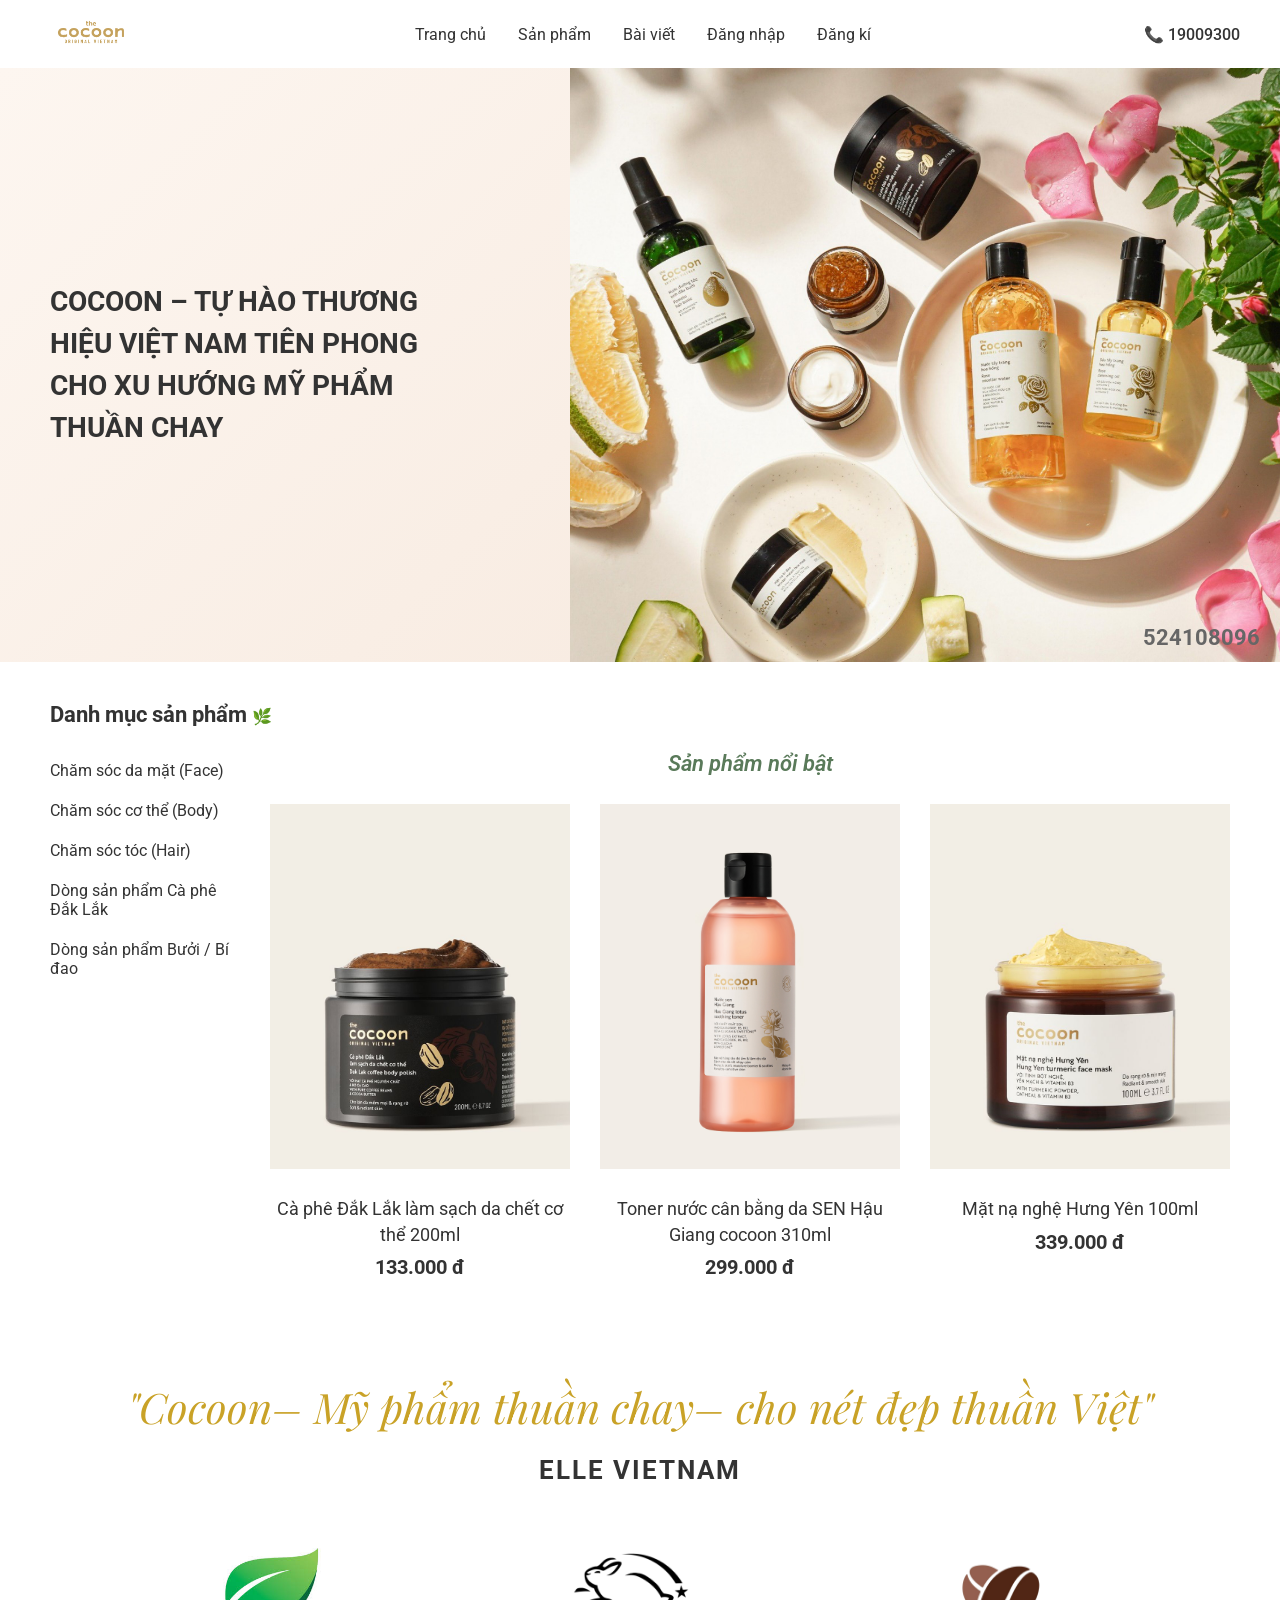
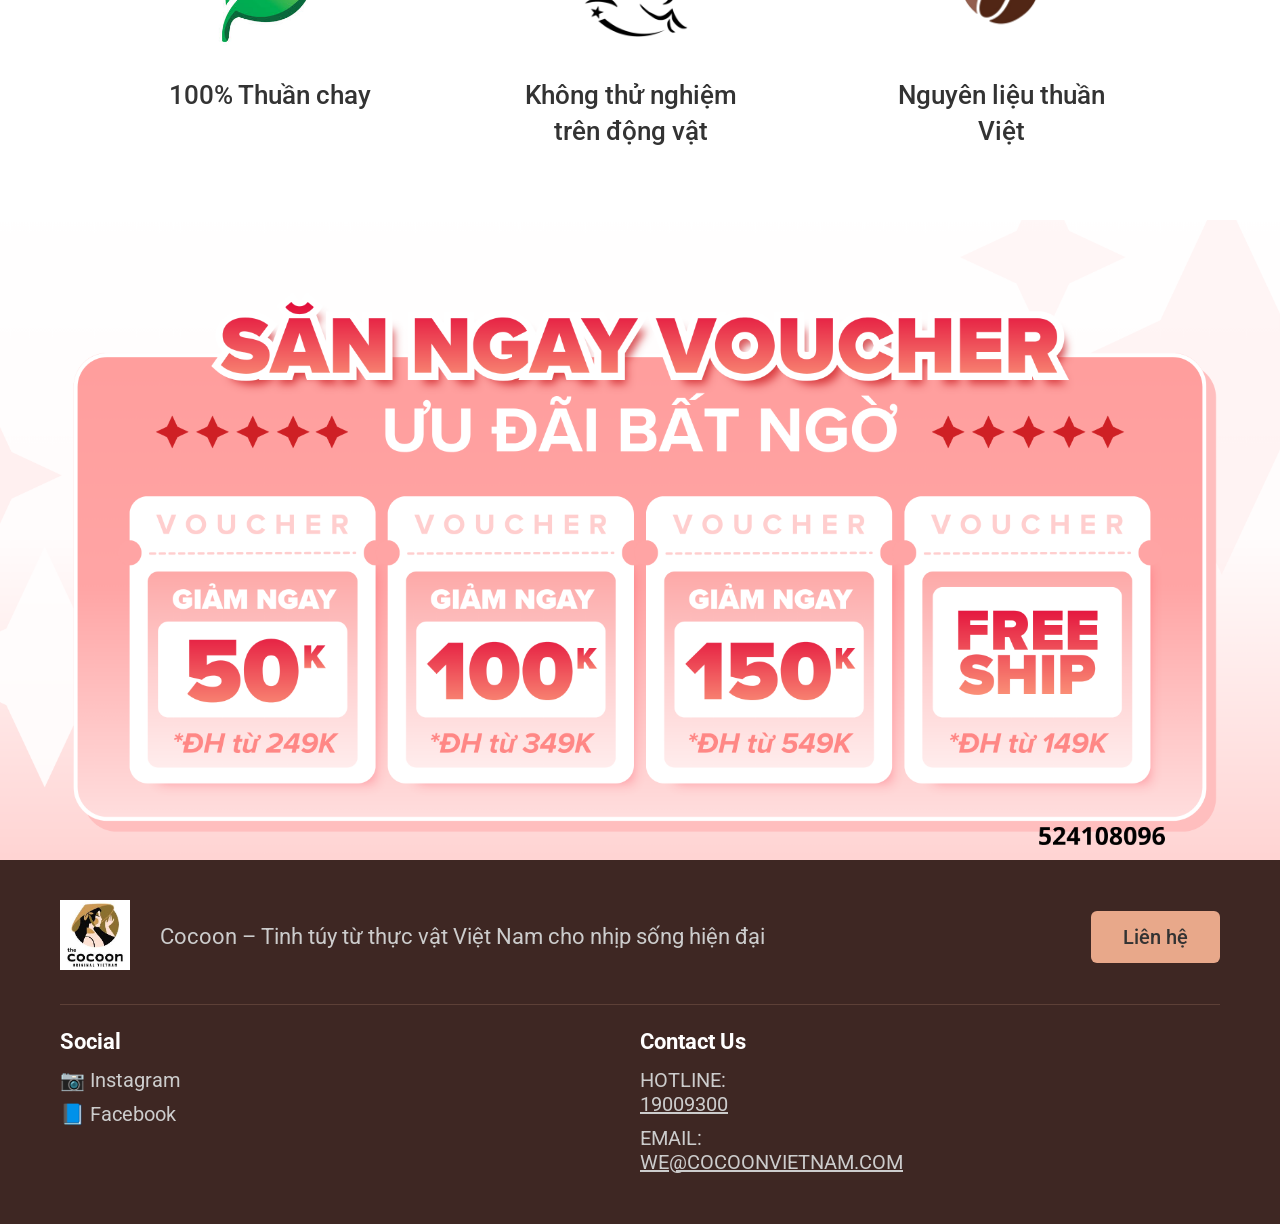
==== source/index.html @ 94b964ee "newproject" ====
<!DOCTYPE html>
<html lang="vi">
<head>
  <meta charset="UTF-8">
  <!-- Thiết lập responsive cho mobile -->
  <meta name="viewport" content="width=device-width, initial-scale=1.0">
  <title>The Cocoon - Original Vietnam</title>
  <!-- CSS dùng chung cho tất cả các trang (header, footer, reset) -->
  <link rel="stylesheet" href="style.css">
  <!-- Font chữ: Playfair Display (tiêu đề) và Roboto (nội dung) -->
  <link href="https://fonts.googleapis.com/css2?family=Playfair+Display:ital,wght@0,400;0,700;1,400&family=Roboto:wght@400;500;700&display=swap" rel="stylesheet">
</head>
<body>

  <!-- ========== HEADER: Logo + Menu điều hướng + Hotline ========== -->
  <header class="header">
    <div class="logo">
      <img src="../media/coconutlogo1.png" alt="The Cocoon">
    </div>
    <!-- Thanh điều hướng chính, liên kết tới các trang -->
    <nav class="nav">
      <a href="index.html">Trang chủ</a>
      <a href="product.html">Sản phẩm</a>
      <a href="blog.html">Bài viết</a>
      <a href="login.html">Đăng nhập</a>
      <a href="register.html">Đăng kí</a>
    </nav>
    <div class="hotline">📞 19009300</div>
  </header>

  <!-- ========== HERO BANNER: Slogan + Ảnh sản phẩm tổng hợp ========== -->
  <section class="hero">
    <!-- Phần text slogan bên trái -->
    <div class="hero-text">
      <h1>COCOON – TỰ HÀO THƯƠNG HIỆU VIỆT NAM TIÊN PHONG CHO XU HƯỚNG MỸ PHẨM THUẦN CHAY</h1>
    </div>
    <!-- Ảnh sản phẩm bên phải, tràn ra mép -->
    <div class="hero-image">
      <img src="../media/sanphamsumary.png" alt="Cocoon products">
    </div>
    <!-- Mã số sinh viên góc phải dưới -->
    <span class="student-id">524108096</span>
  </section>

  <!-- ========== DANH MỤC SẢN PHẨM: Menu danh mục + 3 sản phẩm nổi bật ========== -->
  <section class="products">
    <h2>Danh mục sản phẩm <span class="leaf">🌿</span></h2>
    <div class="products-content">
      <!-- Danh mục bên trái -->
      <ul class="category-list">
        <li>Chăm sóc da mặt (Face)</li>
        <li>Chăm sóc cơ thể (Body)</li>
        <li>Chăm sóc tóc (Hair)</li>
        <li>Dòng sản phẩm Cà phê Đắk Lắk</li>
        <li>Dòng sản phẩm Bưởi / Bí đao</li>
      </ul>
      <!-- 3 sản phẩm nổi bật bên phải -->
      <div class="product-cards">
        <h3 class="product-cards-title">Sản phẩm nổi bật</h3>
        <div class="product-cards-list">
          <!-- Sản phẩm 1 -->
          <div class="product-card">
            <img src="../media/cafedaklak.png" alt="Cà phê Đắk Lắk">
            <p class="product-name">Cà phê Đắk Lắk làm sạch da chết cơ thể 200ml</p>
            <p class="product-price">133.000 đ</p>
          </div>
          <!-- Sản phẩm 2 -->
          <div class="product-card">
            <img src="../media/toner.png" alt="Toner nước cân bằng da">
            <p class="product-name">Toner nước cân bằng da SEN Hậu Giang cocoon 310ml</p>
            <p class="product-price">299.000 đ</p>
          </div>
          <!-- Sản phẩm 3 -->
          <div class="product-card">
            <img src="../media/matna.png" alt="Mặt nạ nghệ Hưng Yên">
            <p class="product-name">Mặt nạ nghệ Hưng Yên 100ml</p>
            <p class="product-price">339.000 đ</p>
          </div>
        </div>
      </div>
    </div>
  </section>

  <!-- ========== SLOGAN: Câu trích dẫn + 3 icon giá trị cốt lõi ========== -->
  <section class="slogan">
    <p class="quote">"Cocoon– Mỹ phẩm thuần chay– cho nét đẹp thuần Việt"</p>
    <p class="source">ELLE VIETNAM</p>
    <!-- 3 icon: Thuần chay, Không thử nghiệm động vật, Nguyên liệu Việt -->
    <div class="icons">
      <div class="icon-item">
        <img src="../media/coxanh.png" alt="Thuần chay" class="icon-img">
        <p>100% Thuần chay</p>
      </div>
      <div class="icon-item">
        <img src="../media/contho.png" alt="Không thử nghiệm trên động vật" class="icon-img">
        <p>Không thử nghiệm trên động vật</p>
      </div>
      <div class="icon-item">
        <img src="../media/cafe.png" alt="Nguyên liệu thuần Việt" class="icon-img">
        <p>Nguyên liệu thuần Việt</p>
      </div>
    </div>
  </section>

  <!-- ========== VOUCHER: Ảnh banner khuyến mãi ========== -->
  <section class="voucher">
    <img src="../media/voucherdesign.png" alt="Săn ngay voucher - Ưu đãi bất ngờ" class="voucher-img">
  </section>

  <!-- ========== FOOTER: Logo + Mô tả + Liên hệ + Mạng xã hội ========== -->
  <footer class="footer">
    <!-- Phần trên: logo, mô tả, nút liên hệ -->
    <div class="footer-top">
      <div class="footer-logo">
        <img src="../media/coconutlogo.png" alt="The Cocoon">
      </div>
      <p class="footer-desc">Cocoon – Tinh túy từ thực vật Việt Nam cho nhịp sống hiện đại</p>
      <a href="#" class="btn-contact">Liên hệ</a>
    </div>
    <!-- Phần dưới: 2 cột - Social + Contact Us -->
    <div class="footer-bottom">
      <div class="footer-col">
        <p class="social-title">Social</p>
        <a href="#">📷 Instagram</a>
        <a href="#">📘 Facebook</a>
      </div>
      <div class="footer-col">
        <p class="social-title">Contact Us</p>
        <p class="footer-contact">HOTLINE: <a href="tel:19009300">19009300</a></p>
        <p class="footer-contact">EMAIL: <a href="mailto:WE@COCOONVIETNAM.COM">WE@COCOONVIETNAM.COM</a></p>
      </div>
    </div>
  </footer>

</body>
</html>
---- source/style.css ----
/* ===== RESET: Xóa margin/padding mặc định của trình duyệt ===== */
* {
  margin: 0;
  padding: 0;
  box-sizing: border-box;
}

/* ===== BODY: Font chữ và màu nền chung cho toàn trang ===== */
body {
  font-family: 'Roboto', 'Segoe UI', Arial, sans-serif;
  color: #333;
  background: #fff;
  font-size: 18px;
}

/* Bỏ gạch chân cho tất cả link */
a {
  text-decoration: none;
  color: inherit;
}

/* ===== HEADER: Thanh điều hướng trên cùng ===== */
.header {
  display: flex;              /* Dàn ngang: logo | nav | hotline */
  align-items: center;
  justify-content: space-between;
  padding: 12px 40px;
  background: #fff;
}

/* Logo nhỏ trên header */
.logo img {
  height: 40px;
}

/* Menu điều hướng */
.nav {
  display: flex;
  gap: 32px;                  /* Khoảng cách giữa các link */
}

.nav a {
  font-size: 16px;
  color: #333;
}

/* Đổi màu khi hover vào link */
.nav a:hover {
  color: #b5651d;
}

/* Số hotline bên phải */
.hotline {
  font-size: 16px;
  font-weight: 500;
}

/* ===== HERO: Banner chính trang chủ ===== */
.hero {
  display: flex;              /* Dàn ngang: text trái | ảnh phải */
  align-items: center;
  background: linear-gradient(135deg, #fdf6f0 0%, #f5e6da 100%); /* Nền gradient ấm */
  min-height: 400px;
  position: relative;         /* Để định vị student-id */
  overflow: hidden;           /* Cắt phần ảnh tràn ra ngoài */
}

/* Phần text slogan bên trái, chiếm 40% */
.hero-text {
  flex: 0 0 40%;
  padding: 40px 50px;
}

.hero-text h1 {
  font-size: 28px;
  font-weight: 700;
  line-height: 1.5;
  color: #333;
}

/* Phần ảnh bên phải, đẩy sát mép phải */
.hero-image {
  flex: 1;
  display: flex;
  justify-content: flex-end;
  overflow: hidden;
}

/* Ảnh sản phẩm lớn, tràn ra mép phải */
.hero-image img {
  width: 750px;
  height: auto;
  object-fit: contain;
  margin-right: -40px;        /* Đẩy ảnh ra ngoài mép */
}

/* Mã số sinh viên góc phải dưới banner */
.student-id {
  position: absolute;
  bottom: 12px;
  right: 20px;
  font-size: 22px;
  font-weight: 700;
  color: #666;
}

/* ===== PRODUCTS: Danh mục + Sản phẩm nổi bật ===== */
.products {
  padding: 40px 50px;
}

/* Tiêu đề "Danh mục sản phẩm" */
.products h2 {
  font-size: 22px;
  font-weight: 700;
  margin-bottom: 24px;
  color: #333;
}

.products h2 .leaf {
  font-size: 16px;
}

/* Layout 2 cột: danh mục trái + sản phẩm phải */
.products-content {
  display: flex;
  gap: 40px;
}

/* Danh mục bên trái, chiều rộng cố định */
.category-list {
  flex: 0 0 180px;
  list-style: none;
}

.category-list li {
  padding: 10px 0;
  font-size: 16px;
  color: #333;
  cursor: pointer;
  border-bottom: 1px solid transparent;
}

.category-list li:hover {
  color: #b5651d;
}

/* Phần sản phẩm nổi bật bên phải */
.product-cards {
  flex: 1;
}

/* Tiêu đề "Sản phẩm nổi bật" */
.product-cards-title {
  font-size: 22px;
  font-weight: 600;
  font-style: italic;
  margin-bottom: 20px;
  text-align: center;
  color: #5a7a5a;
}

/* 3 card sản phẩm dàn ngang */
.product-cards-list {
  display: flex;
  gap: 30px;
}

/* Mỗi card sản phẩm chiếm đều nhau */
.product-card {
  flex: 1;
  text-align: center;
}

/* Ảnh sản phẩm */
.product-card img {
  width: 100%;
  height: 380px;
  object-fit: contain;        /* Hiển thị trọn ảnh, không bị cắt */
}

/* Tên sản phẩm */
.product-name {
  font-size: 18px;
  margin-top: 16px;
  line-height: 1.4;
  color: #333;
}

/* Giá sản phẩm (in đậm) */
.product-price {
  font-weight: 700;
  font-size: 20px;
  margin-top: 8px;
  color: #333;
}

/* ===== SLOGAN: Câu trích dẫn + Icon giá trị ===== */
.slogan {
  text-align: center;
  padding: 60px 20px 70px;
  background: #fff;
}

/* Câu trích dẫn italic, font Playfair Display */
.quote {
  font-family: 'Playfair Display', Georgia, serif;
  font-size: 42px;
  font-style: italic;
  color: #c9a227;            /* Màu vàng gold */
  margin-bottom: 20px;
}

/* Nguồn trích dẫn */
.source {
  font-size: 26px;
  font-weight: 700;
  color: #333;
  letter-spacing: 2px;
  margin-bottom: 50px;
}

/* 3 icon giá trị dàn ngang */
.icons {
  display: flex;
  justify-content: center;
  align-items: flex-start;
  gap: 150px;
}

/* Mỗi icon + text mô tả */
.icon-item {
  text-align: center;
  max-width: 220px;
}

.icon-item p {
  font-size: 26px;
  font-weight: 500;
  margin-top: 18px;
  color: #333;
  line-height: 1.4;
}

/* Ảnh icon */
.icon-img {
  width: 120px;
  height: 120px;
  object-fit: contain;
}

/* ===== VOUCHER: Ảnh banner khuyến mãi full width ===== */
.voucher {
  text-align: center;
}

.voucher-img {
  width: 100%;
  display: block;
}

/* Mã số sinh viên dưới voucher */
.student-id-bottom {
  text-align: right;
  padding: 8px 20px;
  font-size: 16px;
  font-weight: 700;
  color: #333;
}

/* ===== FOOTER: Phần cuối trang ===== */
.footer {
  background: #3e2723;       /* Nền nâu đậm */
  color: #fff;
  padding: 40px 60px;
}

/* Phần trên footer: logo + mô tả + nút liên hệ */
.footer-top {
  display: flex;
  align-items: center;
  gap: 30px;
  margin-bottom: 30px;
}

/* Logo lớn ở footer */
.footer-logo img {
  height: 70px;
}

/* Mô tả thương hiệu */
.footer-desc {
  flex: 1;
  font-size: 22px;
  color: #ccc;
}

/* Nút "Liên hệ" */
.btn-contact {
  background: #e8a88a;       /* Màu cam nhạt */
  color: #333;
  padding: 14px 32px;
  border-radius: 6px;
  font-size: 20px;
  font-weight: 500;
}

.btn-contact:hover {
  background: #d4967a;
}

/* Phần dưới footer: 2 cột Social + Contact */
.footer-bottom {
  border-top: 1px solid #5d4037;
  padding-top: 24px;
  display: flex;
  justify-content: space-between;
}

.footer-col {
  flex: 1;
}

/* Thông tin liên hệ */
.footer-contact {
  font-size: 20px;
  color: #ccc;
  margin-bottom: 10px;
}

.footer-contact a {
  color: #ccc;
  text-decoration: underline;
}

.footer-contact a:hover {
  color: #fff;
}

/* Tiêu đề cột (Social, Contact Us) */
.social-title {
  font-weight: 700;
  margin-bottom: 14px;
  font-size: 22px;
}

/* Link mạng xã hội */
.footer-bottom a {
  display: block;
  font-size: 20px;
  color: #ccc;
  margin-bottom: 10px;
}

.footer-bottom a:hover {
  color: #fff;
}

/* ===== RESPONSIVE: Tương thích màn hình nhỏ ===== */

/* Tablet: <= 992px */
@media (max-width: 992px) {
  .hero {
    flex-direction: column;   /* Chuyển hero thành dọc */
    text-align: center;
  }
  
  .hero-text {
    flex: none;
    padding: 30px 20px;
  }
  
  .hero-image img {
    width: 100%;
    max-width: 450px;
  }
  
  .products-content {
    flex-direction: column;   /* Danh mục + sản phẩm xếp dọc */
  }
  
  .category-list {
    flex: none;
    display: flex;
    flex-wrap: wrap;
    gap: 10px;
  }
  
  .category-list li {
    background: #f5f5f5;
    padding: 8px 16px;
    border-radius: 20px;
  }
  
  .product-cards {
    justify-content: center;
  }
}

/* Mobile: <= 768px */
@media (max-width: 768px) {
  .header {
    flex-wrap: wrap;
    gap: 12px;
    padding: 12px 20px;
  }
  
  .nav {
    order: 3;
    width: 100%;
    justify-content: center;
    gap: 16px;
  }
  
  .products {
    padding: 30px 20px;
  }
  
  .icons {
    gap: 50px;
  }
  
  .footer-top {
    flex-direction: column;
    text-align: center;
  }
}

/* Mobile nhỏ: <= 480px */
@media (max-width: 480px) {
  .hero-text h1 {
    font-size: 18px;
  }
  
  .product-cards {
    flex-direction: column;
    align-items: center;
  }
  
  .icons {
    gap: 30px;
  }
  
  .icon-img {
    width: 45px;
    height: 45px;
  }
}
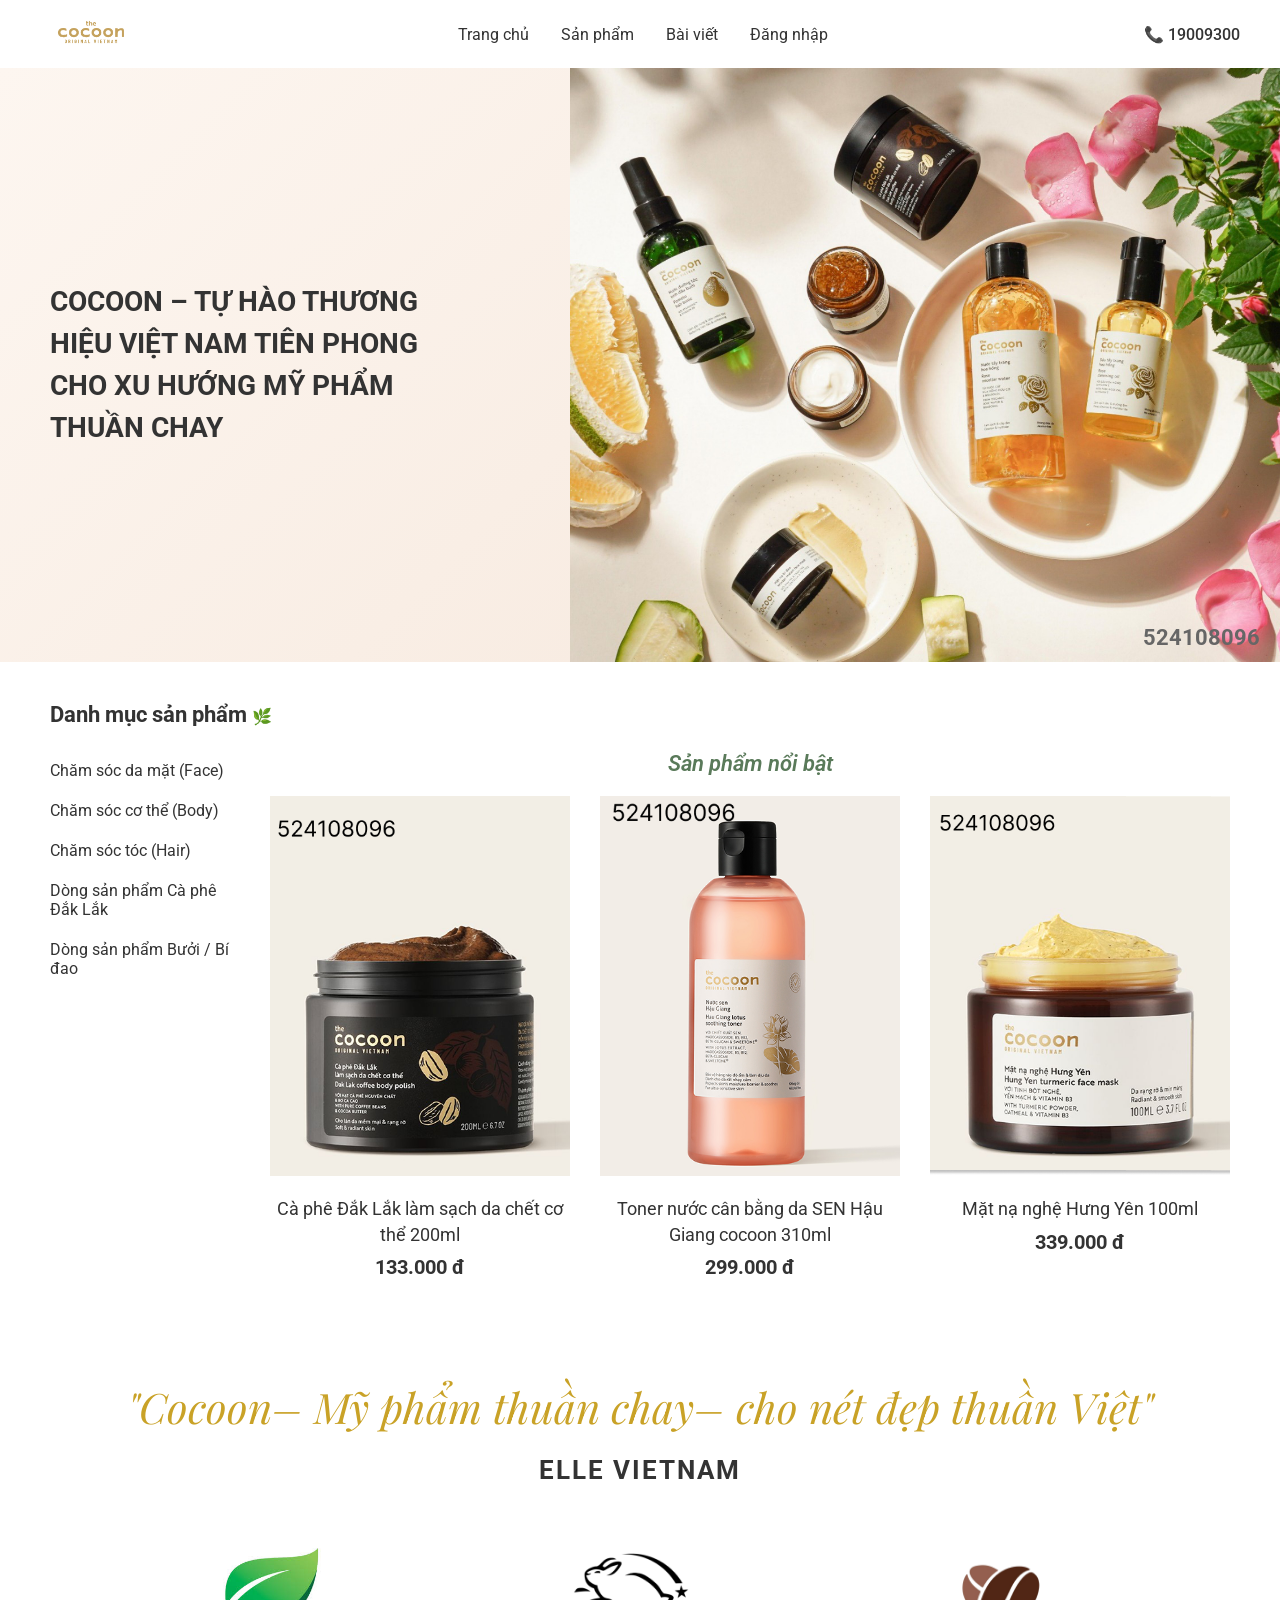
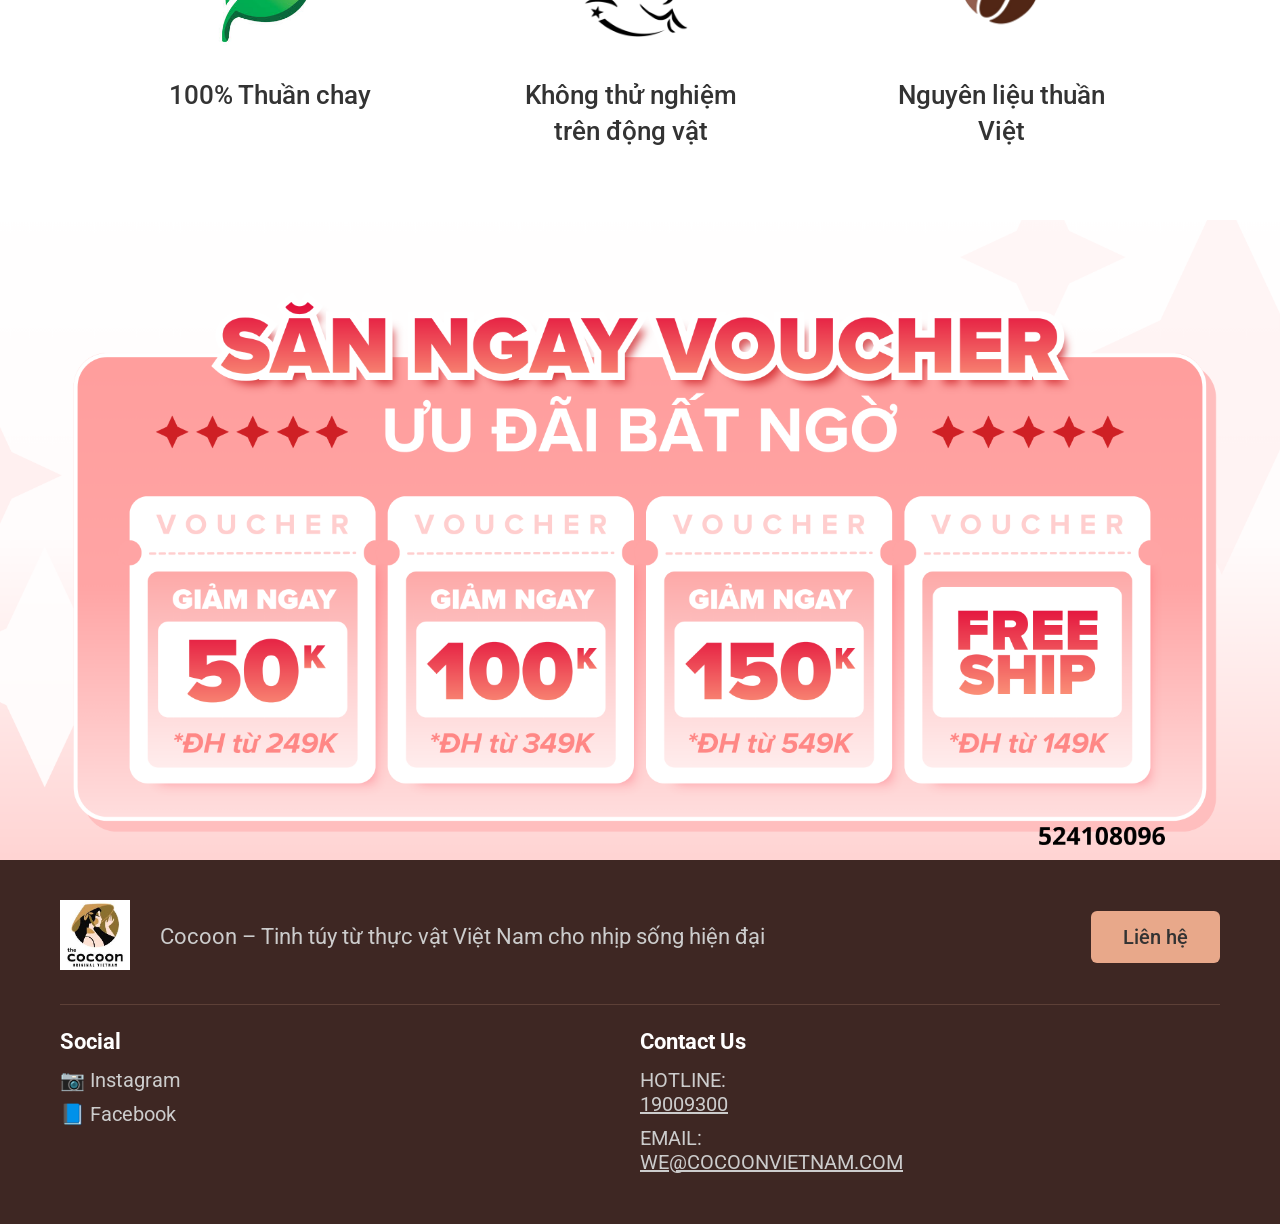
==== commit 4422f49a: "Cap nhat code" ====
--- a/source/index.html
+++ b/source/index.html
@@ -5,10 +5,13 @@
   <!-- Thiết lập responsive cho mobile -->
   <meta name="viewport" content="width=device-width, initial-scale=1.0">
   <title>The Cocoon - Original Vietnam</title>
+  <!-- CHÈN LỆNH ICON VÀO ĐÂY -->
+    <link rel="icon" type="image/png" href="../media/coconutlogo.png">
   <!-- CSS dùng chung cho tất cả các trang (header, footer, reset) -->
   <link rel="stylesheet" href="style.css">
   <!-- Font chữ: Playfair Display (tiêu đề) và Roboto (nội dung) -->
   <link href="https://fonts.googleapis.com/css2?family=Playfair+Display:ital,wght@0,400;0,700;1,400&family=Roboto:wght@400;500;700&display=swap" rel="stylesheet">
+
 </head>
 <body>
 
@@ -23,7 +26,7 @@
       <a href="product.html">Sản phẩm</a>
       <a href="blog.html">Bài viết</a>
       <a href="login.html">Đăng nhập</a>
-      <a href="register.html">Đăng kí</a>
+      
     </nav>
     <div class="hotline">📞 19009300</div>
   </header>
@@ -48,31 +51,31 @@
     <div class="products-content">
       <!-- Danh mục bên trái -->
       <ul class="category-list">
-        <li>Chăm sóc da mặt (Face)</li>
-        <li>Chăm sóc cơ thể (Body)</li>
-        <li>Chăm sóc tóc (Hair)</li>
-        <li>Dòng sản phẩm Cà phê Đắk Lắk</li>
-        <li>Dòng sản phẩm Bưởi / Bí đao</li>
-      </ul>
+    <li><a href="product.html">Chăm sóc da mặt (Face)</a></li>
+    <li><a href="product.html">Chăm sóc cơ thể (Body)</a></li>
+    <li><a href="product.html">Chăm sóc tóc (Hair)</a></li>
+    <li><a href="product.html">Dòng sản phẩm Cà phê Đắk Lắk</a></li>
+    <li><a href="product.html">Dòng sản phẩm Bưởi / Bí đao</a></li>
+</ul>
       <!-- 3 sản phẩm nổi bật bên phải -->
       <div class="product-cards">
         <h3 class="product-cards-title">Sản phẩm nổi bật</h3>
         <div class="product-cards-list">
           <!-- Sản phẩm 1 -->
           <div class="product-card">
-            <img src="../media/cafedaklak.png" alt="Cà phê Đắk Lắk">
+            <img src="../media/caphesachda.png" alt="Cà phê Đắk Lắk">
             <p class="product-name">Cà phê Đắk Lắk làm sạch da chết cơ thể 200ml</p>
             <p class="product-price">133.000 đ</p>
           </div>
           <!-- Sản phẩm 2 -->
           <div class="product-card">
-            <img src="../media/toner.png" alt="Toner nước cân bằng da">
+            <img src="../media/tonerHG.png" alt="Toner nước cân bằng da">
             <p class="product-name">Toner nước cân bằng da SEN Hậu Giang cocoon 310ml</p>
             <p class="product-price">299.000 đ</p>
           </div>
           <!-- Sản phẩm 3 -->
           <div class="product-card">
-            <img src="../media/matna.png" alt="Mặt nạ nghệ Hưng Yên">
+            <img src="../media/matnangheHY (1).png" alt="Mặt nạ nghệ Hưng Yên">
             <p class="product-name">Mặt nạ nghệ Hưng Yên 100ml</p>
             <p class="product-price">339.000 đ</p>
           </div>
@@ -134,3 +137,5 @@
 
 </body>
 </html>
+
+
--- a/source/style.css
+++ b/source/style.css
@@ -176,7 +176,7 @@
 .product-card img {
   width: 100%;
   height: 380px;
-  object-fit: contain;        /* Hiển thị trọn ảnh, không bị cắt */
+  object-fit: cover;        /* Hiển thị trọn ảnh, không bị cắt */
 }
 
 /* Tên sản phẩm */
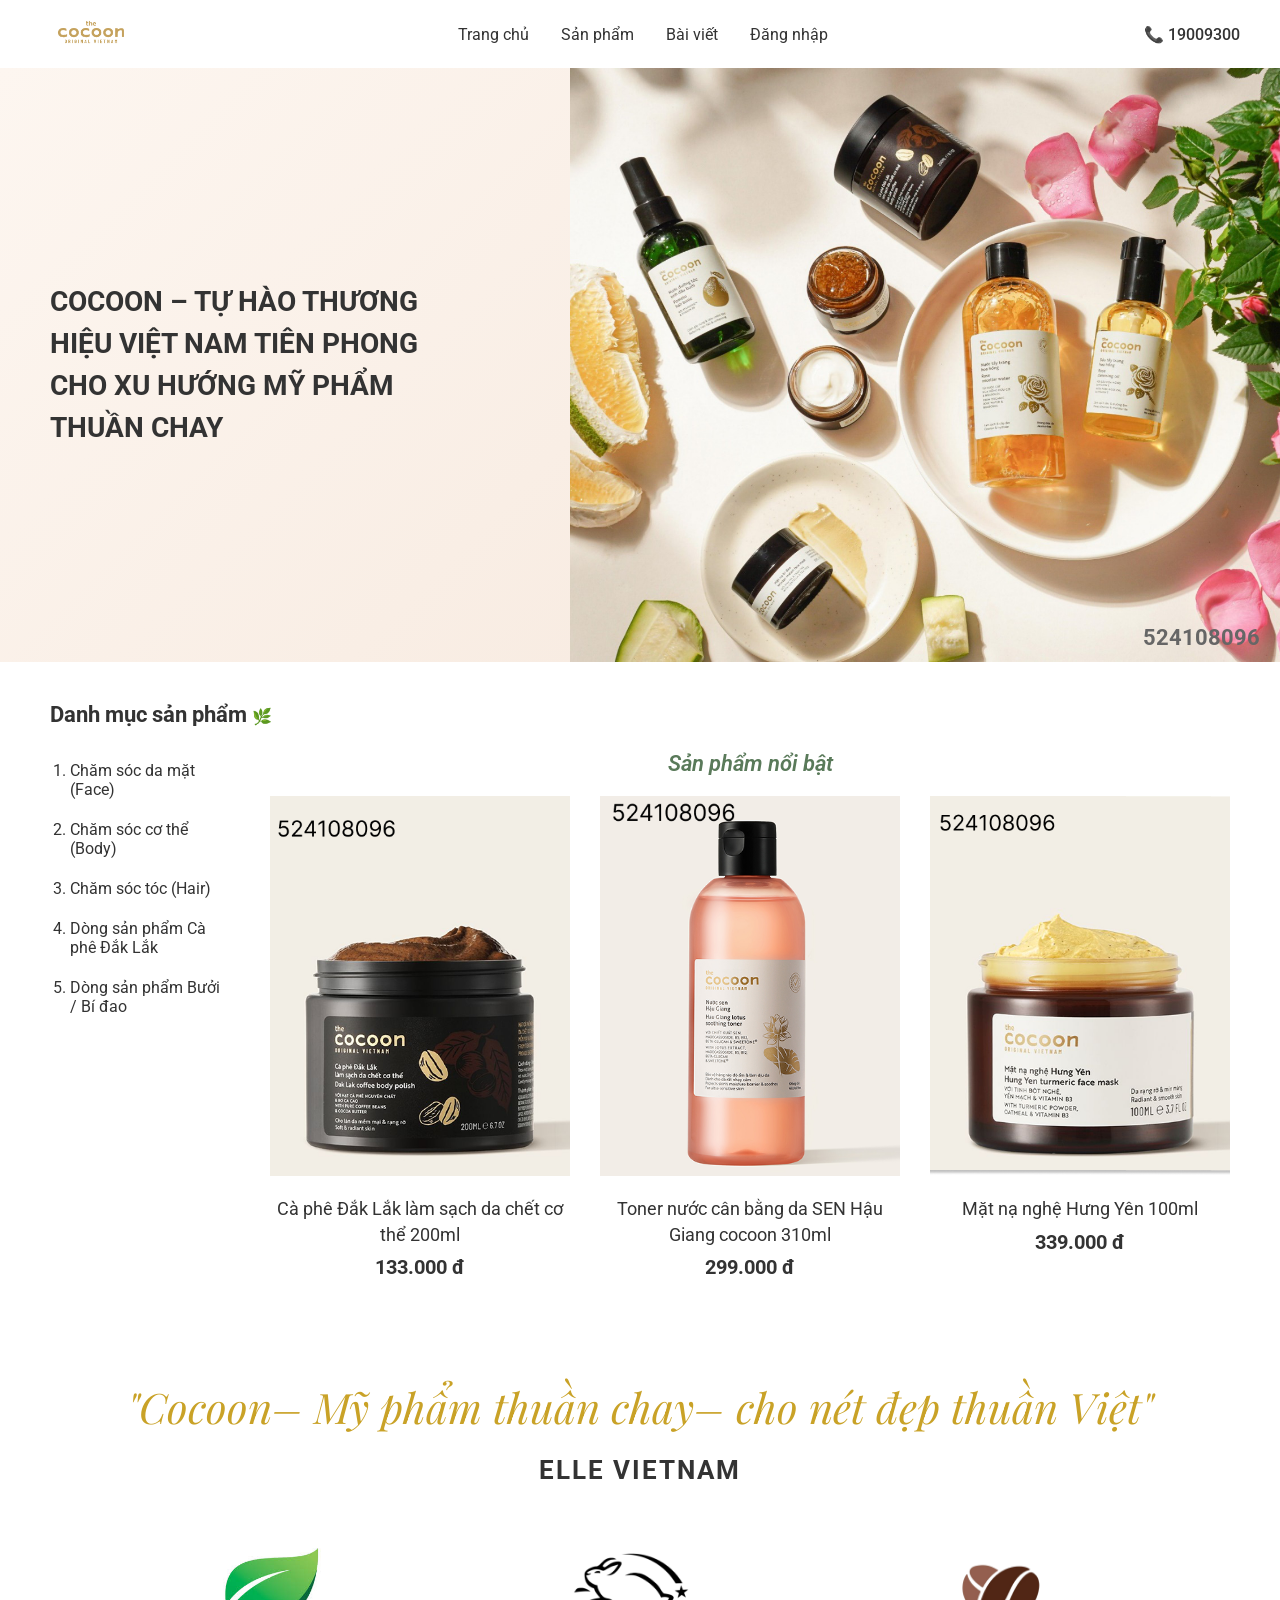
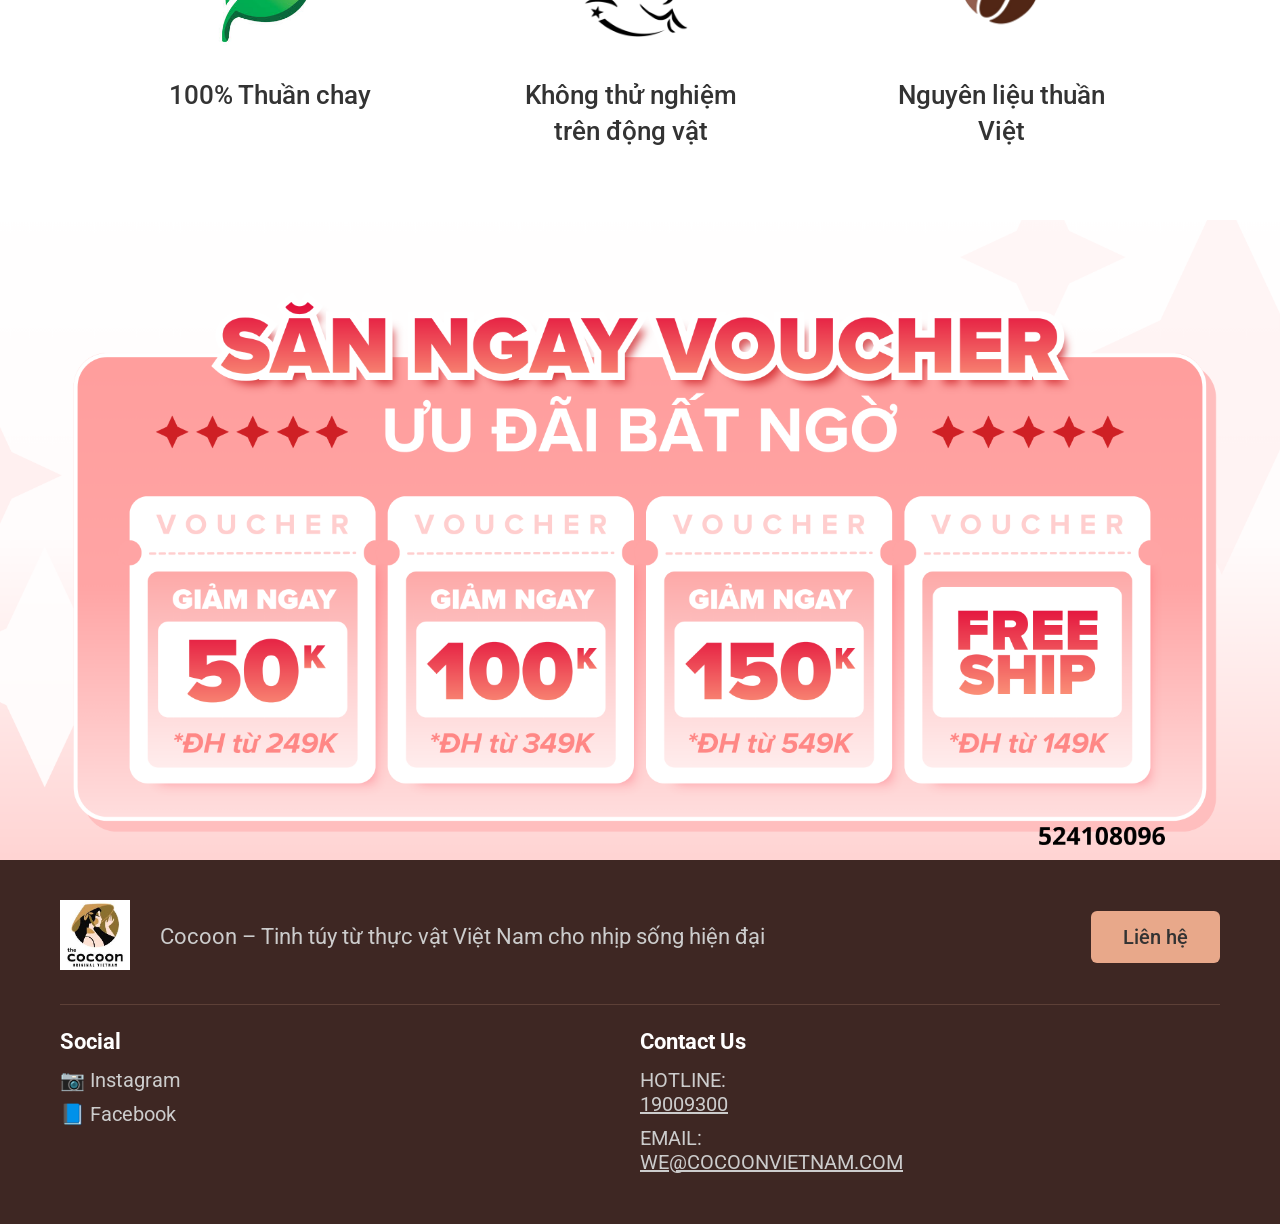
==== commit 3f11a532: "Cap nhat" ====
--- a/source/index.html
+++ b/source/index.html
@@ -50,13 +50,13 @@
     <h2>Danh mục sản phẩm <span class="leaf">🌿</span></h2>
     <div class="products-content">
       <!-- Danh mục bên trái -->
-      <ul class="category-list">
-    <li><a href="product.html">Chăm sóc da mặt (Face)</a></li>
-    <li><a href="product.html">Chăm sóc cơ thể (Body)</a></li>
-    <li><a href="product.html">Chăm sóc tóc (Hair)</a></li>
-    <li><a href="product.html">Dòng sản phẩm Cà phê Đắk Lắk</a></li>
-    <li><a href="product.html">Dòng sản phẩm Bưởi / Bí đao</a></li>
-</ul>
+       <ol class="category-list">
+        <li><a href="product.html">Chăm sóc da mặt (Face)</a></li>
+        <li><a href="product.html">Chăm sóc cơ thể (Body)</a></li>
+        <li><a href="product.html">Chăm sóc tóc (Hair)</a></li>
+        <li><a href="product.html">Dòng sản phẩm Cà phê Đắk Lắk</a></li>
+        <li><a href="product.html">Dòng sản phẩm Bưởi / Bí đao</a></li>
+      </ol>
       <!-- 3 sản phẩm nổi bật bên phải -->
       <div class="product-cards">
         <h3 class="product-cards-title">Sản phẩm nổi bật</h3>
--- a/source/style.css
+++ b/source/style.css
@@ -130,8 +130,24 @@
 /* Danh mục bên trái, chiều rộng cố định */
 .category-list {
   flex: 0 0 180px;
-  list-style: none;
-}
+  list-style: decimal;
+  padding-left: 20px;
+}
+
+/* Danh mục ngang cho trang product */
+.category-list-horizontal {
+  display: flex;
+  flex-wrap: wrap;
+  gap: 20px 40px;
+  list-style: decimal;
+  padding-left: 20px;
+  margin-bottom: 30px;
+}
+
+.category-list-horizontal li {
+  border-bottom: none;
+}
+
 
 .category-list li {
   padding: 10px 0;
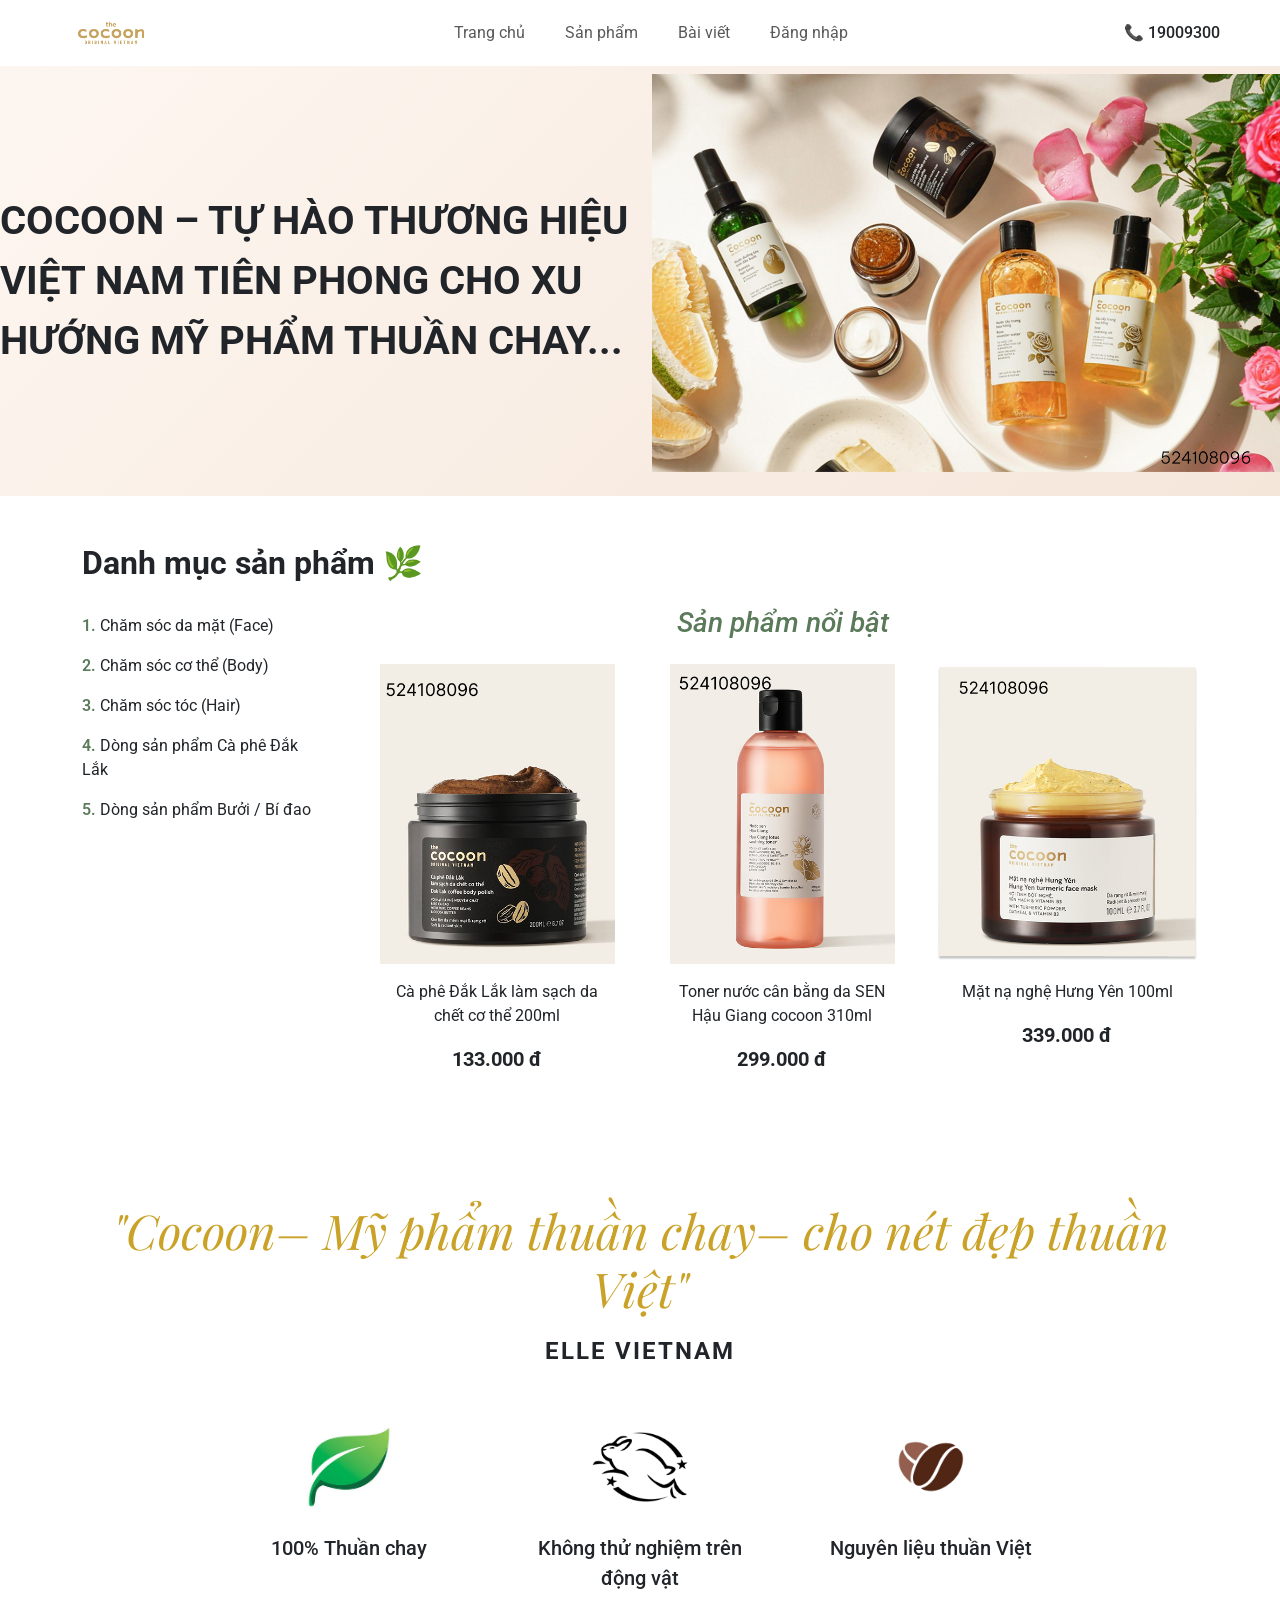
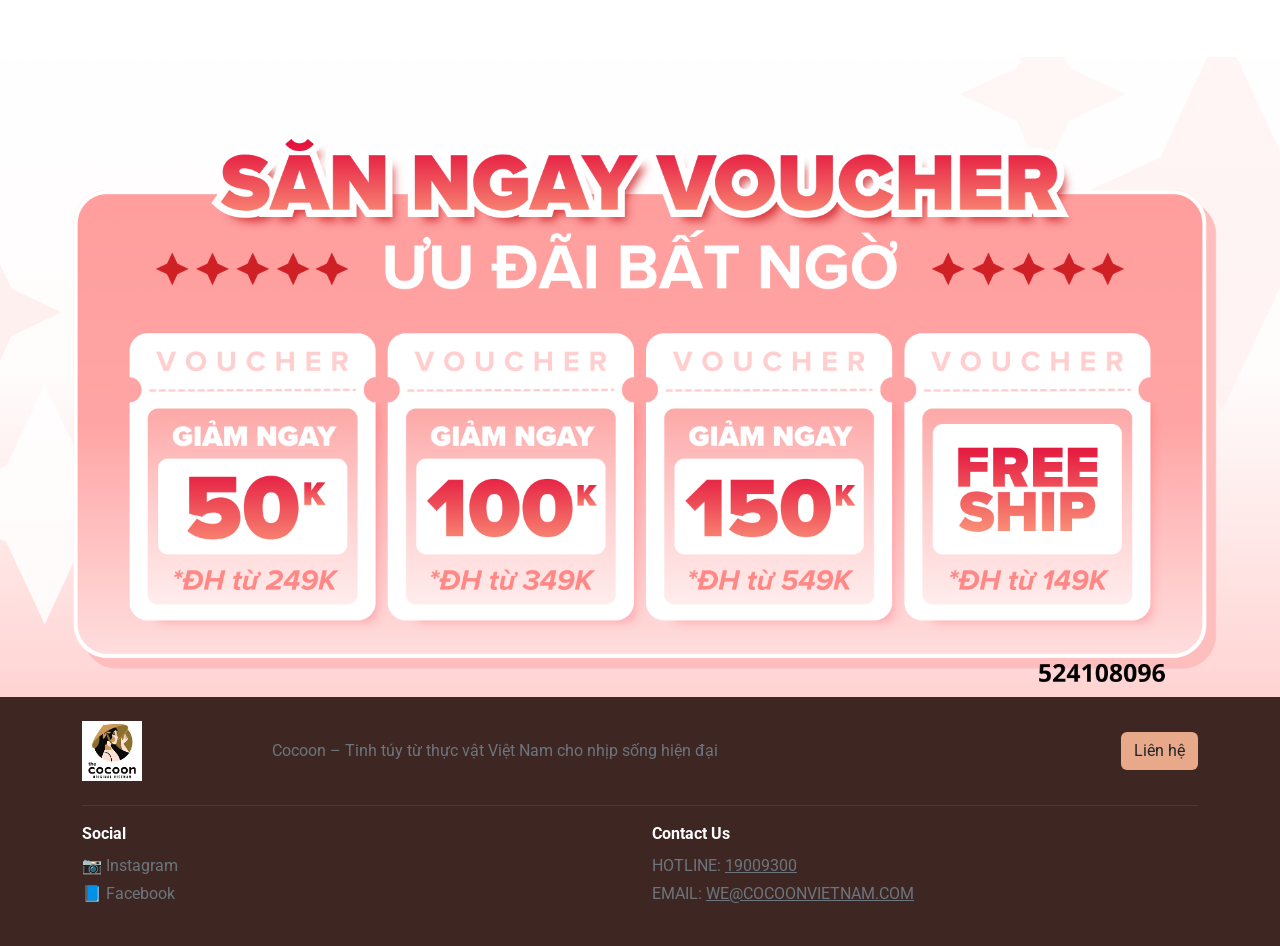
==== commit 6ec75110: "Cap nhat" ====
--- a/source/index.html
+++ b/source/index.html
@@ -1,141 +1,169 @@
+
 <!DOCTYPE html>
 <html lang="vi">
 <head>
   <meta charset="UTF-8">
-  <!-- Thiết lập responsive cho mobile -->
   <meta name="viewport" content="width=device-width, initial-scale=1.0">
   <title>The Cocoon - Original Vietnam</title>
-  <!-- CHÈN LỆNH ICON VÀO ĐÂY -->
-    <link rel="icon" type="image/png" href="../media/coconutlogo.png">
-  <!-- CSS dùng chung cho tất cả các trang (header, footer, reset) -->
+  <link rel="icon" type="image/png" href="../media/coconutlogo.png">
+  <!-- Bootstrap CSS -->
+  <link href="https://cdn.jsdelivr.net/npm/bootstrap@5.3.3/dist/css/bootstrap.min.css" rel="stylesheet">
+  <!-- Custom CSS -->
   <link rel="stylesheet" href="style.css">
-  <!-- Font chữ: Playfair Display (tiêu đề) và Roboto (nội dung) -->
+  <!-- Google Fonts -->
   <link href="https://fonts.googleapis.com/css2?family=Playfair+Display:ital,wght@0,400;0,700;1,400&family=Roboto:wght@400;500;700&display=swap" rel="stylesheet">
-
 </head>
 <body>
 
-  <!-- ========== HEADER: Logo + Menu điều hướng + Hotline ========== -->
+  <!-- ========== HEADER ========== -->
   <header class="header">
-    <div class="logo">
-      <img src="../media/coconutlogo1.png" alt="The Cocoon">
-    </div>
-    <!-- Thanh điều hướng chính, liên kết tới các trang -->
-    <nav class="nav">
-      <a href="index.html">Trang chủ</a>
-      <a href="product.html">Sản phẩm</a>
-      <a href="blog.html">Bài viết</a>
-      <a href="login.html">Đăng nhập</a>
-      
+    <nav class="navbar navbar-expand-lg bg-white py-2 px-3 px-lg-5">
+      <div class="container-fluid">
+        <a class="navbar-brand" href="index.html">
+          <img src="../media/coconutlogo1.png" alt="The Cocoon" height="40">
+        </a>
+        <button class="navbar-toggler" type="button" data-bs-toggle="collapse" data-bs-target="#navbarNav">
+          <span class="navbar-toggler-icon"></span>
+        </button>
+        <div class="collapse navbar-collapse justify-content-center" id="navbarNav">
+          <ul class="navbar-nav gap-4">
+            <li class="nav-item"><a class="nav-link" href="index.html">Trang chủ</a></li>
+            <li class="nav-item"><a class="nav-link" href="product.html">Sản phẩm</a></li>
+            <li class="nav-item"><a class="nav-link" href="blog.html">Bài viết</a></li>
+            <li class="nav-item"><a class="nav-link" href="login.html">Đăng nhập</a></li>
+          </ul>
+        </div>
+        <div class="d-none d-lg-block">
+          <span class="fw-medium">📞 19009300</span>
+        </div>
+      </div>
     </nav>
-    <div class="hotline">📞 19009300</div>
   </header>
 
-  <!-- ========== HERO BANNER: Slogan + Ảnh sản phẩm tổng hợp ========== -->
-  <section class="hero">
-    <!-- Phần text slogan bên trái -->
-    <div class="hero-text">
-      <h1>COCOON – TỰ HÀO THƯƠNG HIỆU VIỆT NAM TIÊN PHONG CHO XU HƯỚNG MỸ PHẨM THUẦN CHAY</h1>
+  <!-- ========== HERO BANNER ========== -->
+  <section class="hero-section py-2" style="background: linear-gradient(135deg, #fdf6f0 0%, #f5e6da 100%);">
+      <div class="row align-items-center">
+            <div class="col-lg-6">
+                <h1 class="fw-bold lh-base m-0">COCOON – TỰ HÀO THƯƠNG HIỆU VIỆT NAM TIÊN PHONG CHO XU HƯỚNG MỸ PHẨM THUẦN CHAY...</h1>
+            </div>
+            
+            <div class="col-lg-6 text-center">
+                <img src="../media/banner1.png" alt="Cocoon products" class="img-fluid" style="max-height: 500px;">
+            </div>
+        </div>
     </div>
-    <!-- Ảnh sản phẩm bên phải, tràn ra mép -->
-    <div class="hero-image">
-      <img src="../media/sanphamsumary.png" alt="Cocoon products">
-    </div>
-    <!-- Mã số sinh viên góc phải dưới -->
-    <span class="student-id">524108096</span>
-  </section>
+</section>
 
-  <!-- ========== DANH MỤC SẢN PHẨM: Menu danh mục + 3 sản phẩm nổi bật ========== -->
-  <section class="products">
-    <h2>Danh mục sản phẩm <span class="leaf">🌿</span></h2>
-    <div class="products-content">
-      <!-- Danh mục bên trái -->
-       <ol class="category-list">
-        <li><a href="product.html">Chăm sóc da mặt (Face)</a></li>
-        <li><a href="product.html">Chăm sóc cơ thể (Body)</a></li>
-        <li><a href="product.html">Chăm sóc tóc (Hair)</a></li>
-        <li><a href="product.html">Dòng sản phẩm Cà phê Đắk Lắk</a></li>
-        <li><a href="product.html">Dòng sản phẩm Bưởi / Bí đao</a></li>
-      </ol>
-      <!-- 3 sản phẩm nổi bật bên phải -->
-      <div class="product-cards">
-        <h3 class="product-cards-title">Sản phẩm nổi bật</h3>
-        <div class="product-cards-list">
-          <!-- Sản phẩm 1 -->
-          <div class="product-card">
-            <img src="../media/caphesachda.png" alt="Cà phê Đắk Lắk">
-            <p class="product-name">Cà phê Đắk Lắk làm sạch da chết cơ thể 200ml</p>
-            <p class="product-price">133.000 đ</p>
-          </div>
-          <!-- Sản phẩm 2 -->
-          <div class="product-card">
-            <img src="../media/tonerHG.png" alt="Toner nước cân bằng da">
-            <p class="product-name">Toner nước cân bằng da SEN Hậu Giang cocoon 310ml</p>
-            <p class="product-price">299.000 đ</p>
-          </div>
-          <!-- Sản phẩm 3 -->
-          <div class="product-card">
-            <img src="../media/matnangheHY (1).png" alt="Mặt nạ nghệ Hưng Yên">
-            <p class="product-name">Mặt nạ nghệ Hưng Yên 100ml</p>
-            <p class="product-price">339.000 đ</p>
+  <!-- ========== DANH MỤC SẢN PHẨM ========== -->
+  <section class="py-5">
+    <div class="container">
+      <h2 class="fw-bold mb-4">Danh mục sản phẩm <span>🌿</span></h2>
+      <div class="row">
+        <!-- Danh mục bên trái -->
+        <div class="col-lg-3 mb-4">
+          <ol class="list-group list-group-numbered">
+            <li class="list-group-item border-0 ps-0"><a href="product.html" class="text-decoration-none text-dark">Chăm sóc da mặt (Face)</a></li>
+            <li class="list-group-item border-0 ps-0"><a href="product.html" class="text-decoration-none text-dark">Chăm sóc cơ thể (Body)</a></li>
+            <li class="list-group-item border-0 ps-0"><a href="product.html" class="text-decoration-none text-dark">Chăm sóc tóc (Hair)</a></li>
+            <li class="list-group-item border-0 ps-0"><a href="product.html" class="text-decoration-none text-dark">Dòng sản phẩm Cà phê Đắk Lắk</a></li>
+            <li class="list-group-item border-0 ps-0"><a href="product.html" class="text-decoration-none text-dark">Dòng sản phẩm Bưởi / Bí đao</a></li>
+          </ol>
+        </div>
+        <!-- Sản phẩm nổi bật -->
+        <div class="col-lg-9">
+          <h3 class="text-center fst-italic mb-4" style="color: #5a7a5a;">Sản phẩm nổi bật</h3>
+          <div class="row g-4">
+            <div class="col-md-4">
+              <div class="card border-0 text-center">
+                <img src="../media/caphesachda.png" class="card-img-top" alt="Cà phê Đắk Lắk" style="height: 300px; object-fit: contain;">
+                <div class="card-body">
+                  <p class="card-text">Cà phê Đắk Lắk làm sạch da chết cơ thể 200ml</p>
+                  <p class="fw-bold fs-5">133.000 đ</p>
+                </div>
+              </div>
+            </div>
+            <div class="col-md-4">
+              <div class="card border-0 text-center">
+                <img src="../media/tonerHG.png" class="card-img-top" alt="Toner" style="height: 300px; object-fit: contain;">
+                <div class="card-body">
+                  <p class="card-text">Toner nước cân bằng da SEN Hậu Giang cocoon 310ml</p>
+                  <p class="fw-bold fs-5">299.000 đ</p>
+                </div>
+              </div>
+            </div>
+            <div class="col-md-4">
+              <div class="card border-0 text-center">
+                <img src="../media/matnangheHY (1).png" class="card-img-top" alt="Mặt nạ nghệ" style="height: 300px; object-fit: contain;">
+                <div class="card-body">
+                  <p class="card-text">Mặt nạ nghệ Hưng Yên 100ml</p>
+                  <p class="fw-bold fs-5">339.000 đ</p>
+                </div>
+              </div>
+            </div>
           </div>
         </div>
       </div>
     </div>
   </section>
 
-  <!-- ========== SLOGAN: Câu trích dẫn + 3 icon giá trị cốt lõi ========== -->
-  <section class="slogan">
-    <p class="quote">"Cocoon– Mỹ phẩm thuần chay– cho nét đẹp thuần Việt"</p>
-    <p class="source">ELLE VIETNAM</p>
-    <!-- 3 icon: Thuần chay, Không thử nghiệm động vật, Nguyên liệu Việt -->
-    <div class="icons">
-      <div class="icon-item">
-        <img src="../media/coxanh.png" alt="Thuần chay" class="icon-img">
-        <p>100% Thuần chay</p>
-      </div>
-      <div class="icon-item">
-        <img src="../media/contho.png" alt="Không thử nghiệm trên động vật" class="icon-img">
-        <p>Không thử nghiệm trên động vật</p>
-      </div>
-      <div class="icon-item">
-        <img src="../media/cafe.png" alt="Nguyên liệu thuần Việt" class="icon-img">
-        <p>Nguyên liệu thuần Việt</p>
+  <!-- ========== SLOGAN ========== -->
+  <section class="py-5 text-center bg-white">
+    <div class="container">
+      <p class="display-5 fst-italic mb-3" style="font-family: 'Playfair Display', serif; color: #c9a227;">"Cocoon– Mỹ phẩm thuần chay– cho nét đẹp thuần Việt"</p>
+      <p class="fs-4 fw-bold mb-5" style="letter-spacing: 2px;">ELLE VIETNAM</p>
+      <div class="row justify-content-center g-5">
+        <div class="col-md-3 text-center">
+          <img src="../media/coxanh.png" alt="Thuần chay" class="mb-3" style="width: 100px; height: 100px; object-fit: contain;">
+          <p class="fs-5 fw-medium">100% Thuần chay</p>
+        </div>
+        <div class="col-md-3 text-center">
+          <img src="../media/contho.png" alt="Không thử nghiệm" class="mb-3" style="width: 100px; height: 100px; object-fit: contain;">
+          <p class="fs-5 fw-medium">Không thử nghiệm trên động vật</p>
+        </div>
+        <div class="col-md-3 text-center">
+          <img src="../media/cafe.png" alt="Nguyên liệu Việt" class="mb-3" style="width: 100px; height: 100px; object-fit: contain;">
+          <p class="fs-5 fw-medium">Nguyên liệu thuần Việt</p>
+        </div>
       </div>
     </div>
   </section>
 
-  <!-- ========== VOUCHER: Ảnh banner khuyến mãi ========== -->
-  <section class="voucher">
-    <img src="../media/voucherdesign.png" alt="Săn ngay voucher - Ưu đãi bất ngờ" class="voucher-img">
+  <!-- ========== VOUCHER ========== -->
+  <section>
+    <img src="../media/voucherdesign.png" alt="Voucher" class="w-100">
   </section>
 
-  <!-- ========== FOOTER: Logo + Mô tả + Liên hệ + Mạng xã hội ========== -->
-  <footer class="footer">
-    <!-- Phần trên: logo, mô tả, nút liên hệ -->
-    <div class="footer-top">
-      <div class="footer-logo">
-        <img src="../media/coconutlogo.png" alt="The Cocoon">
+  <!-- ========== FOOTER ========== -->
+  <footer class="text-white py-4" style="background: #3e2723;">
+    <div class="container">
+      <div class="row align-items-center mb-4">
+        <div class="col-md-2">
+          <img src="../media/coconutlogo.png" alt="The Cocoon" height="60">
+        </div>
+        <div class="col-md-8">
+          <p class="mb-0 text-secondary">Cocoon – Tinh túy từ thực vật Việt Nam cho nhịp sống hiện đại</p>
+        </div>
+        <div class="col-md-2 text-end">
+          <a href="#" class="btn" style="background: #e8a88a;">Liên hệ</a>
+        </div>
       </div>
-      <p class="footer-desc">Cocoon – Tinh túy từ thực vật Việt Nam cho nhịp sống hiện đại</p>
-      <a href="#" class="btn-contact">Liên hệ</a>
-    </div>
-    <!-- Phần dưới: 2 cột - Social + Contact Us -->
-    <div class="footer-bottom">
-      <div class="footer-col">
-        <p class="social-title">Social</p>
-        <a href="#">📷 Instagram</a>
-        <a href="#">📘 Facebook</a>
-      </div>
-      <div class="footer-col">
-        <p class="social-title">Contact Us</p>
-        <p class="footer-contact">HOTLINE: <a href="tel:19009300">19009300</a></p>
-        <p class="footer-contact">EMAIL: <a href="mailto:WE@COCOONVIETNAM.COM">WE@COCOONVIETNAM.COM</a></p>
+      <hr class="border-secondary">
+      <div class="row">
+        <div class="col-md-6">
+          <p class="fw-bold mb-2">Social</p>
+          <a href="#" class="text-secondary text-decoration-none d-block mb-1">📷 Instagram</a>
+          <a href="#" class="text-secondary text-decoration-none d-block">📘 Facebook</a>
+        </div>
+        <div class="col-md-6">
+          <p class="fw-bold mb-2">Contact Us</p>
+          <p class="text-secondary mb-1">HOTLINE: <a href="tel:19009300" class="text-secondary">19009300</a></p>
+          <p class="text-secondary">EMAIL: <a href="mailto:WE@COCOONVIETNAM.COM" class="text-secondary">WE@COCOONVIETNAM.COM</a></p>
+        </div>
       </div>
     </div>
   </footer>
 
+  <!-- Bootstrap JS -->
+  <script src="https://cdn.jsdelivr.net/npm/bootstrap@5.3.3/dist/js/bootstrap.bundle.min.js"></script>
 </body>
-</html>
-
-
+</html>
--- a/source/style.css
+++ b/source/style.css
@@ -1,464 +1,57 @@
-/* ===== RESET: Xóa margin/padding mặc định của trình duyệt ===== */
-* {
-  margin: 0;
-  padding: 0;
-  box-sizing: border-box;
+/* ===== CUSTOM STYLES FOR COCOON ===== */
+
+/* Font chung */
+body {
+  font-family: 'Roboto', 'Segoe UI', Arial, sans-serif;
 }
 
-/* ===== BODY: Font chữ và màu nền chung cho toàn trang ===== */
-body {
-  font-family: 'Roboto', 'Segoe UI', Arial, sans-serif;
-  color: #333;
-  background: #fff;
-  font-size: 18px;
+/* Navbar hover */
+.navbar-nav .nav-link:hover {
+  color: #5a7a5a !important;
 }
 
-/* Bỏ gạch chân cho tất cả link */
-a {
-  text-decoration: none;
-  color: inherit;
-}
-
-/* ===== HEADER: Thanh điều hướng trên cùng ===== */
-.header {
-  display: flex;              /* Dàn ngang: logo | nav | hotline */
-  align-items: center;
-  justify-content: space-between;
-  padding: 12px 40px;
-  background: #fff;
-}
-
-/* Logo nhỏ trên header */
-.logo img {
-  height: 40px;
-}
-
-/* Menu điều hướng */
-.nav {
-  display: flex;
-  gap: 32px;                  /* Khoảng cách giữa các link */
-}
-
-.nav a {
-  font-size: 16px;
-  color: #333;
-}
-
-/* Đổi màu khi hover vào link */
-.nav a:hover {
-  color: #b5651d;
-}
-
-/* Số hotline bên phải */
-.hotline {
-  font-size: 16px;
+.navbar-nav .nav-link.active {
+  color: #5a7a5a !important;
   font-weight: 500;
 }
 
-/* ===== HERO: Banner chính trang chủ ===== */
-.hero {
-  display: flex;              /* Dàn ngang: text trái | ảnh phải */
-  align-items: center;
-  background: linear-gradient(135deg, #fdf6f0 0%, #f5e6da 100%); /* Nền gradient ấm */
-  min-height: 400px;
-  position: relative;         /* Để định vị student-id */
-  overflow: hidden;           /* Cắt phần ảnh tràn ra ngoài */
-}
-
-/* Phần text slogan bên trái, chiếm 40% */
-.hero-text {
-  flex: 0 0 40%;
-  padding: 40px 50px;
-}
-
-.hero-text h1 {
-  font-size: 28px;
-  font-weight: 700;
-  line-height: 1.5;
-  color: #333;
-}
-
-/* Phần ảnh bên phải, đẩy sát mép phải */
-.hero-image {
-  flex: 1;
-  display: flex;
-  justify-content: flex-end;
-  overflow: hidden;
-}
-
-/* Ảnh sản phẩm lớn, tràn ra mép phải */
-.hero-image img {
-  width: 750px;
-  height: auto;
-  object-fit: contain;
-  margin-right: -40px;        /* Đẩy ảnh ra ngoài mép */
-}
-
-/* Mã số sinh viên góc phải dưới banner */
-.student-id {
-  position: absolute;
-  bottom: 12px;
-  right: 20px;
-  font-size: 22px;
-  font-weight: 700;
-  color: #666;
-}
-
-/* ===== PRODUCTS: Danh mục + Sản phẩm nổi bật ===== */
-.products {
-  padding: 40px 50px;
-}
-
-/* Tiêu đề "Danh mục sản phẩm" */
-.products h2 {
-  font-size: 22px;
-  font-weight: 700;
-  margin-bottom: 24px;
-  color: #333;
-}
-
-.products h2 .leaf {
-  font-size: 16px;
-}
-
-/* Layout 2 cột: danh mục trái + sản phẩm phải */
-.products-content {
-  display: flex;
-  gap: 40px;
-}
-
-/* Danh mục bên trái, chiều rộng cố định */
-.category-list {
-  flex: 0 0 180px;
-  list-style: decimal;
-  padding-left: 20px;
-}
-
-/* Danh mục ngang cho trang product */
-.category-list-horizontal {
-  display: flex;
-  flex-wrap: wrap;
-  gap: 20px 40px;
-  list-style: decimal;
-  padding-left: 20px;
-  margin-bottom: 30px;
-}
-
-.category-list-horizontal li {
-  border-bottom: none;
-}
-
-
-.category-list li {
-  padding: 10px 0;
-  font-size: 16px;
-  color: #333;
-  cursor: pointer;
-  border-bottom: 1px solid transparent;
-}
-
-.category-list li:hover {
-  color: #b5651d;
-}
-
-/* Phần sản phẩm nổi bật bên phải */
-.product-cards {
-  flex: 1;
-}
-
-/* Tiêu đề "Sản phẩm nổi bật" */
-.product-cards-title {
-  font-size: 22px;
-  font-weight: 600;
-  font-style: italic;
-  margin-bottom: 20px;
-  text-align: center;
+/* Brand color */
+.text-brand {
   color: #5a7a5a;
 }
 
-/* 3 card sản phẩm dàn ngang */
-.product-cards-list {
-  display: flex;
-  gap: 30px;
+.bg-brand {
+  background-color: #5a7a5a;
 }
 
-/* Mỗi card sản phẩm chiếm đều nhau */
-.product-card {
-  flex: 1;
-  text-align: center;
+/* Button hover */
+.btn:hover {
+  opacity: 0.9;
 }
 
-/* Ảnh sản phẩm */
-.product-card img {
-  width: 100%;
-  height: 380px;
-  object-fit: cover;        /* Hiển thị trọn ảnh, không bị cắt */
+/* Card hover effect */
+.card:hover {
+  transform: translateY(-3px);
+  transition: transform 0.3s ease;
 }
 
-/* Tên sản phẩm */
-.product-name {
-  font-size: 18px;
-  margin-top: 16px;
-  line-height: 1.4;
-  color: #333;
+/* Footer links */
+footer a:hover {
+  color: #fff !important;
 }
 
-/* Giá sản phẩm (in đậm) */
-.product-price {
-  font-weight: 700;
-  font-size: 20px;
-  margin-top: 8px;
-  color: #333;
+/* Playfair Display for titles */
+.font-playfair {
+  font-family: 'Playfair Display', Georgia, serif;
 }
 
-/* ===== SLOGAN: Câu trích dẫn + Icon giá trị ===== */
-.slogan {
-  text-align: center;
-  padding: 60px 20px 70px;
-  background: #fff;
+/* List group custom */
+.list-group-numbered > .list-group-item::before {
+  color: #5a7a5a;
+  font-weight: 600;
 }
 
-/* Câu trích dẫn italic, font Playfair Display */
-.quote {
-  font-family: 'Playfair Display', Georgia, serif;
-  font-size: 42px;
-  font-style: italic;
-  color: #c9a227;            /* Màu vàng gold */
-  margin-bottom: 20px;
+.list-group-item:hover a {
+  color: #5a7a5a !important;
 }
 
-/* Nguồn trích dẫn */
-.source {
-  font-size: 26px;
-  font-weight: 700;
-  color: #333;
-  letter-spacing: 2px;
-  margin-bottom: 50px;
-}
-
-/* 3 icon giá trị dàn ngang */
-.icons {
-  display: flex;
-  justify-content: center;
-  align-items: flex-start;
-  gap: 150px;
-}
-
-/* Mỗi icon + text mô tả */
-.icon-item {
-  text-align: center;
-  max-width: 220px;
-}
-
-.icon-item p {
-  font-size: 26px;
-  font-weight: 500;
-  margin-top: 18px;
-  color: #333;
-  line-height: 1.4;
-}
-
-/* Ảnh icon */
-.icon-img {
-  width: 120px;
-  height: 120px;
-  object-fit: contain;
-}
-
-/* ===== VOUCHER: Ảnh banner khuyến mãi full width ===== */
-.voucher {
-  text-align: center;
-}
-
-.voucher-img {
-  width: 100%;
-  display: block;
-}
-
-/* Mã số sinh viên dưới voucher */
-.student-id-bottom {
-  text-align: right;
-  padding: 8px 20px;
-  font-size: 16px;
-  font-weight: 700;
-  color: #333;
-}
-
-/* ===== FOOTER: Phần cuối trang ===== */
-.footer {
-  background: #3e2723;       /* Nền nâu đậm */
-  color: #fff;
-  padding: 40px 60px;
-}
-
-/* Phần trên footer: logo + mô tả + nút liên hệ */
-.footer-top {
-  display: flex;
-  align-items: center;
-  gap: 30px;
-  margin-bottom: 30px;
-}
-
-/* Logo lớn ở footer */
-.footer-logo img {
-  height: 70px;
-}
-
-/* Mô tả thương hiệu */
-.footer-desc {
-  flex: 1;
-  font-size: 22px;
-  color: #ccc;
-}
-
-/* Nút "Liên hệ" */
-.btn-contact {
-  background: #e8a88a;       /* Màu cam nhạt */
-  color: #333;
-  padding: 14px 32px;
-  border-radius: 6px;
-  font-size: 20px;
-  font-weight: 500;
-}
-
-.btn-contact:hover {
-  background: #d4967a;
-}
-
-/* Phần dưới footer: 2 cột Social + Contact */
-.footer-bottom {
-  border-top: 1px solid #5d4037;
-  padding-top: 24px;
-  display: flex;
-  justify-content: space-between;
-}
-
-.footer-col {
-  flex: 1;
-}
-
-/* Thông tin liên hệ */
-.footer-contact {
-  font-size: 20px;
-  color: #ccc;
-  margin-bottom: 10px;
-}
-
-.footer-contact a {
-  color: #ccc;
-  text-decoration: underline;
-}
-
-.footer-contact a:hover {
-  color: #fff;
-}
-
-/* Tiêu đề cột (Social, Contact Us) */
-.social-title {
-  font-weight: 700;
-  margin-bottom: 14px;
-  font-size: 22px;
-}
-
-/* Link mạng xã hội */
-.footer-bottom a {
-  display: block;
-  font-size: 20px;
-  color: #ccc;
-  margin-bottom: 10px;
-}
-
-.footer-bottom a:hover {
-  color: #fff;
-}
-
-/* ===== RESPONSIVE: Tương thích màn hình nhỏ ===== */
-
-/* Tablet: <= 992px */
-@media (max-width: 992px) {
-  .hero {
-    flex-direction: column;   /* Chuyển hero thành dọc */
-    text-align: center;
-  }
-  
-  .hero-text {
-    flex: none;
-    padding: 30px 20px;
-  }
-  
-  .hero-image img {
-    width: 100%;
-    max-width: 450px;
-  }
-  
-  .products-content {
-    flex-direction: column;   /* Danh mục + sản phẩm xếp dọc */
-  }
-  
-  .category-list {
-    flex: none;
-    display: flex;
-    flex-wrap: wrap;
-    gap: 10px;
-  }
-  
-  .category-list li {
-    background: #f5f5f5;
-    padding: 8px 16px;
-    border-radius: 20px;
-  }
-  
-  .product-cards {
-    justify-content: center;
-  }
-}
-
-/* Mobile: <= 768px */
-@media (max-width: 768px) {
-  .header {
-    flex-wrap: wrap;
-    gap: 12px;
-    padding: 12px 20px;
-  }
-  
-  .nav {
-    order: 3;
-    width: 100%;
-    justify-content: center;
-    gap: 16px;
-  }
-  
-  .products {
-    padding: 30px 20px;
-  }
-  
-  .icons {
-    gap: 50px;
-  }
-  
-  .footer-top {
-    flex-direction: column;
-    text-align: center;
-  }
-}
-
-/* Mobile nhỏ: <= 480px */
-@media (max-width: 480px) {
-  .hero-text h1 {
-    font-size: 18px;
-  }
-  
-  .product-cards {
-    flex-direction: column;
-    align-items: center;
-  }
-  
-  .icons {
-    gap: 30px;
-  }
-  
-  .icon-img {
-    width: 45px;
-    height: 45px;
-  }
-}
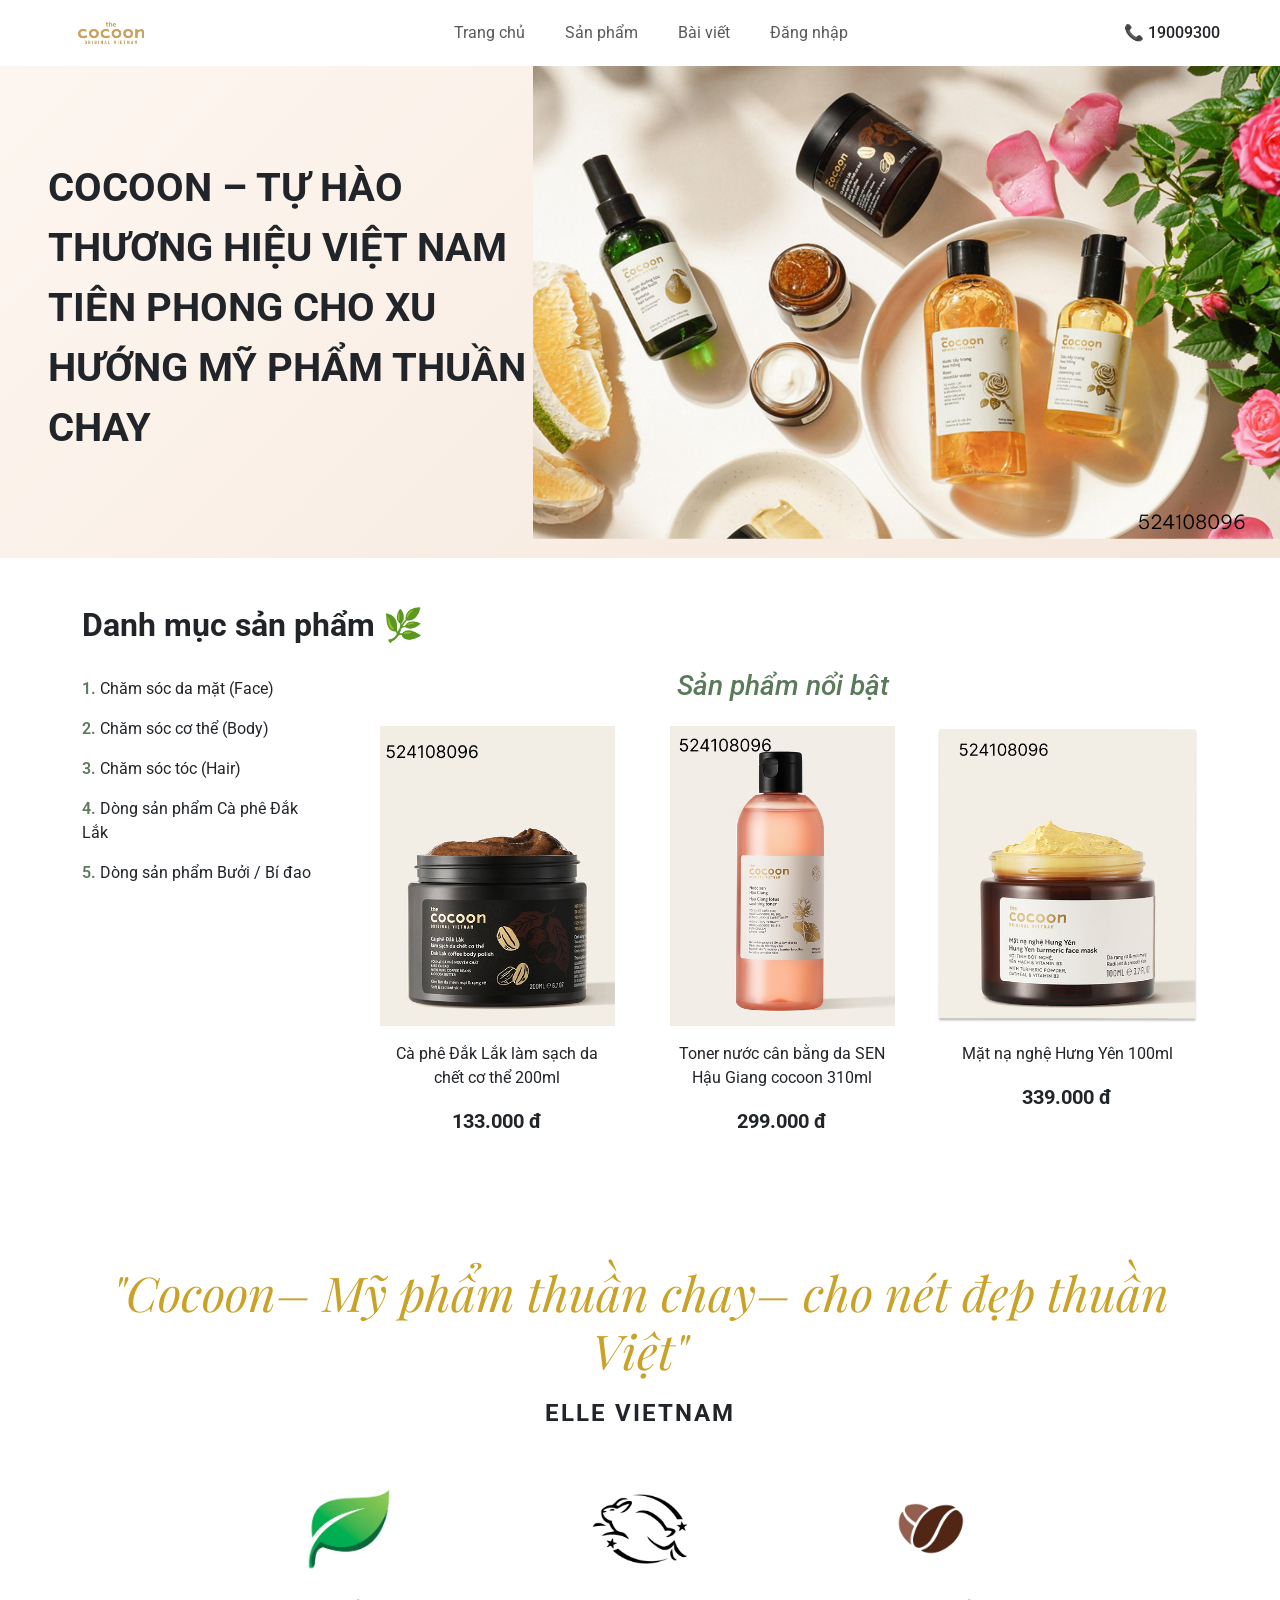
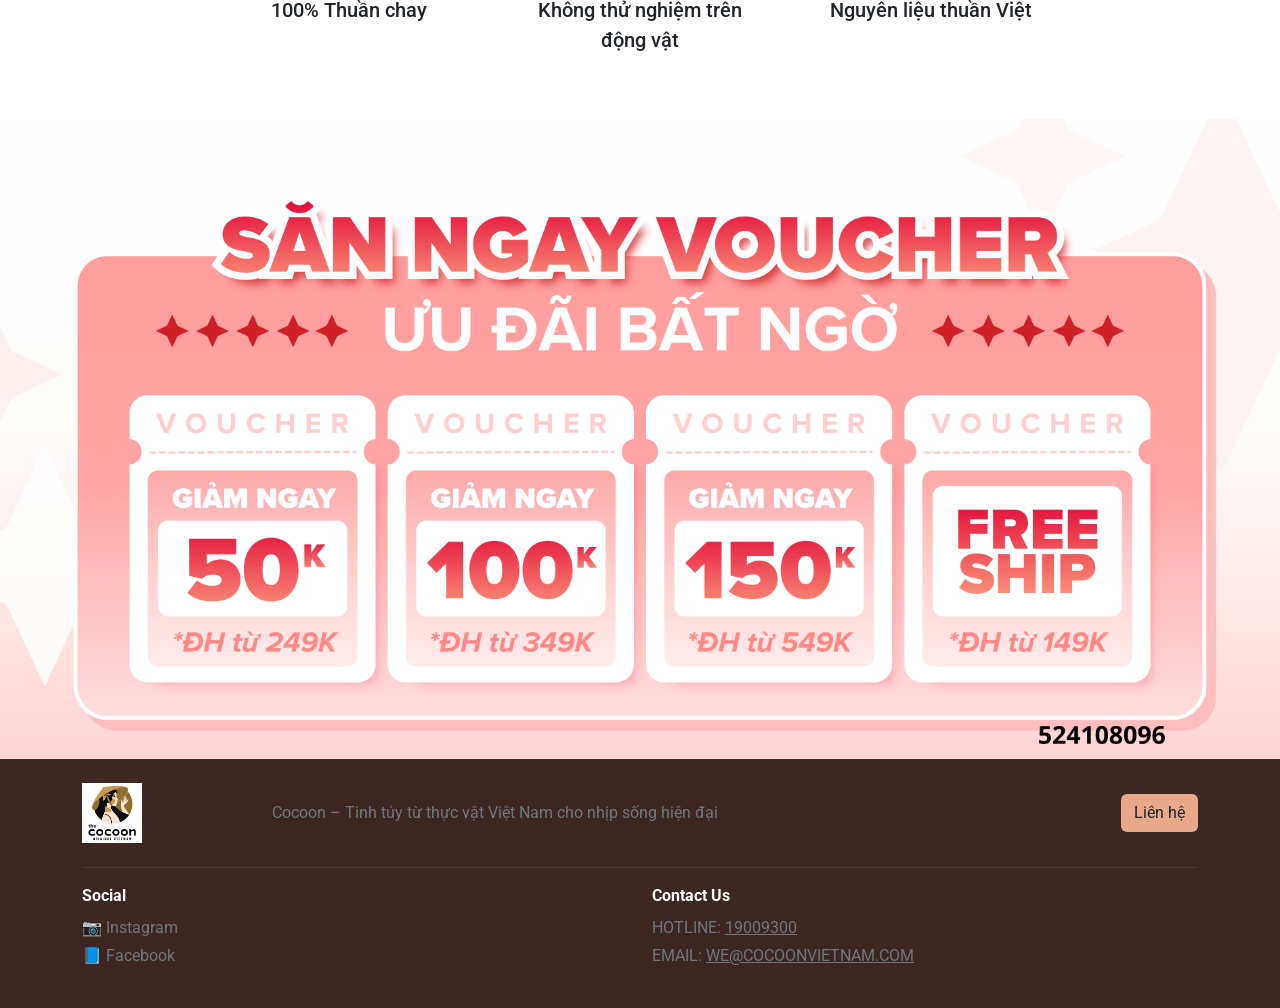
==== commit ae40422a: "Cap nhat" ====
--- a/source/index.html
+++ b/source/index.html
@@ -1,4 +1,3 @@
-
 <!DOCTYPE html>
 <html lang="vi">
 <head>
@@ -41,18 +40,18 @@
   </header>
 
   <!-- ========== HERO BANNER ========== -->
-  <section class="hero-section py-2" style="background: linear-gradient(135deg, #fdf6f0 0%, #f5e6da 100%);">
-      <div class="row align-items-center">
-            <div class="col-lg-6">
-                <h1 class="fw-bold lh-base m-0">COCOON – TỰ HÀO THƯƠNG HIỆU VIỆT NAM TIÊN PHONG CHO XU HƯỚNG MỸ PHẨM THUẦN CHAY...</h1>
-            </div>
-            
-            <div class="col-lg-6 text-center">
-                <img src="../media/banner1.png" alt="Cocoon products" class="img-fluid" style="max-height: 500px;">
-            </div>
+  <section class="hero-section" style="background: linear-gradient(135deg, #fdf6f0 0%, #f5e6da 100%);">
+    <div class="container-fluid p-0">
+      <div class="row g-0 align-items-center">
+        <div class="col-lg-5 ps-5 py-4">
+          <h1 class="fw-bold lh-base">COCOON – TỰ HÀO THƯƠNG HIỆU VIỆT NAM TIÊN PHONG CHO XU HƯỚNG MỸ PHẨM THUẦN CHAY</h1>
         </div>
+        <div class="col-lg-7 position-relative text-end">
+          <img src="../media/banner1.png" alt="Cocoon products" style="width: 100%; max-height: 650px; object-fit: cover;">
+        </div>
+      </div>
     </div>
-</section>
+  </section>
 
   <!-- ========== DANH MỤC SẢN PHẨM ========== -->
   <section class="py-5">
